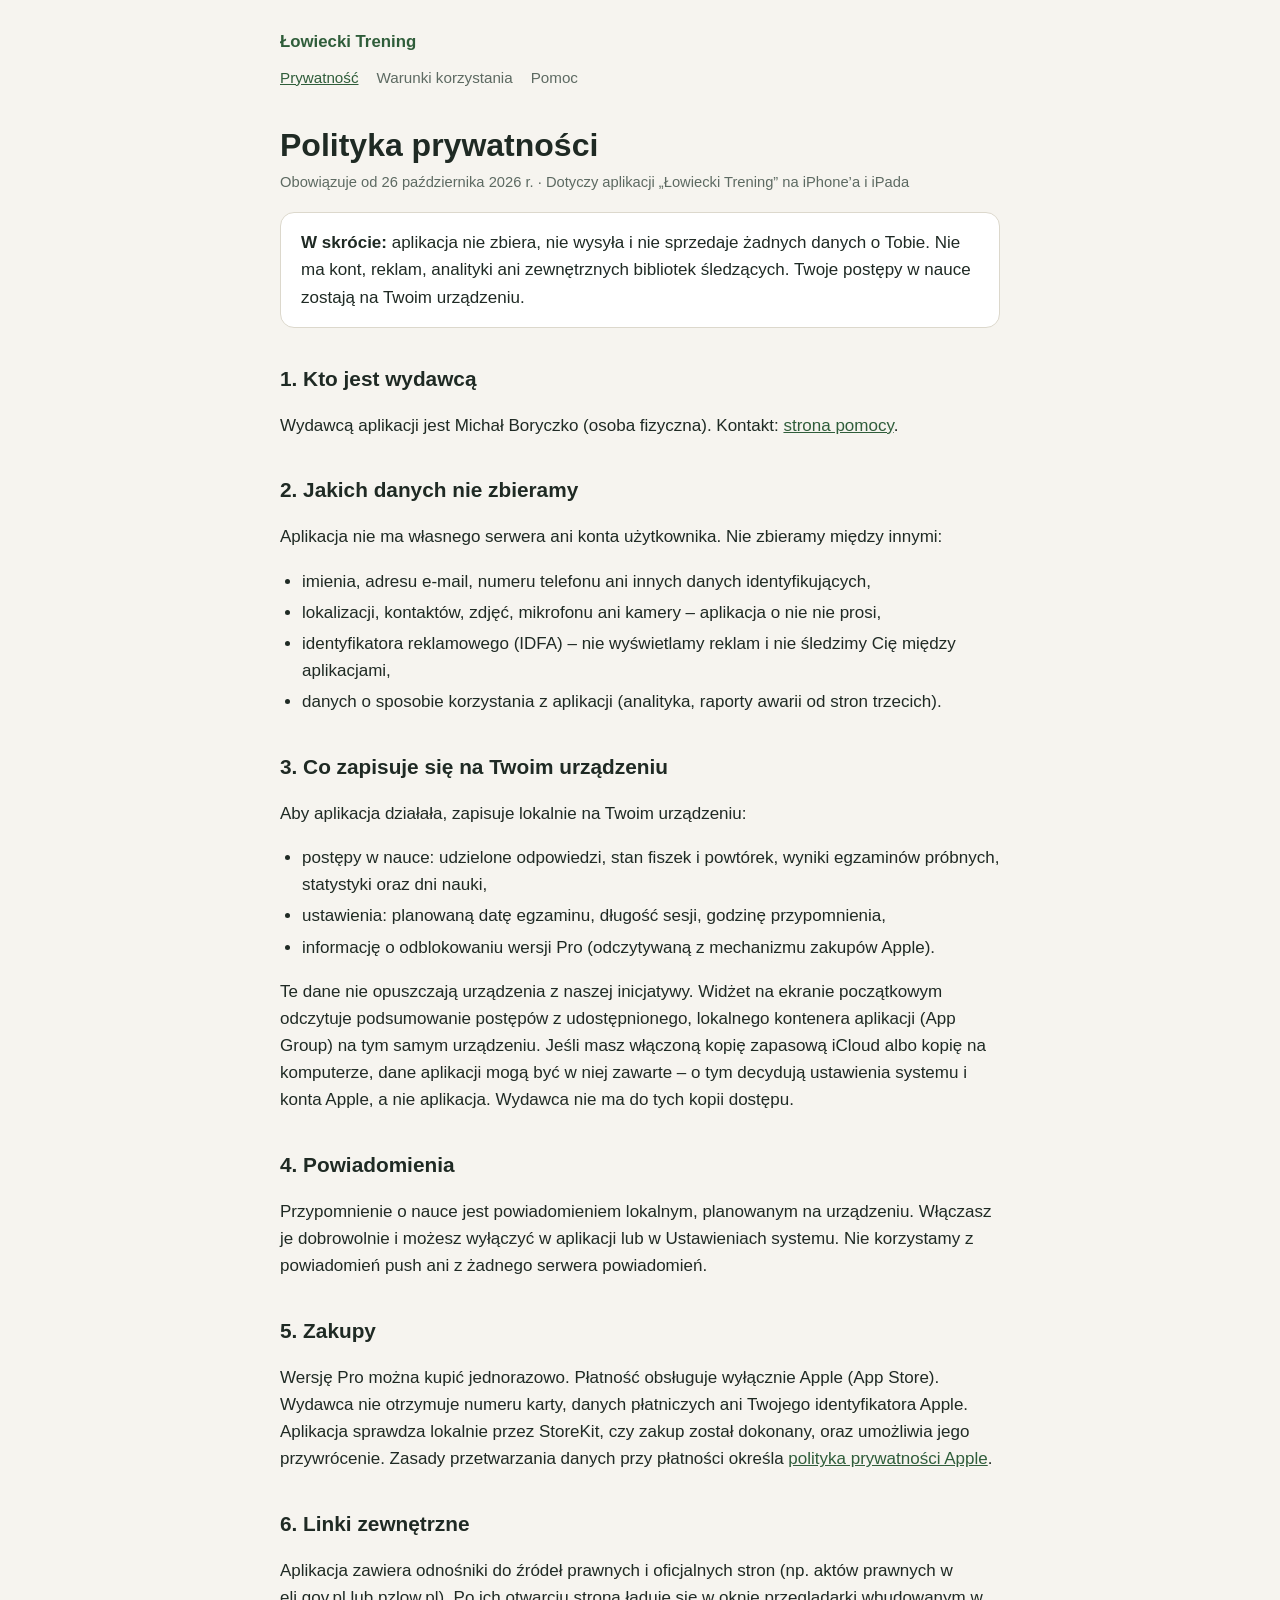
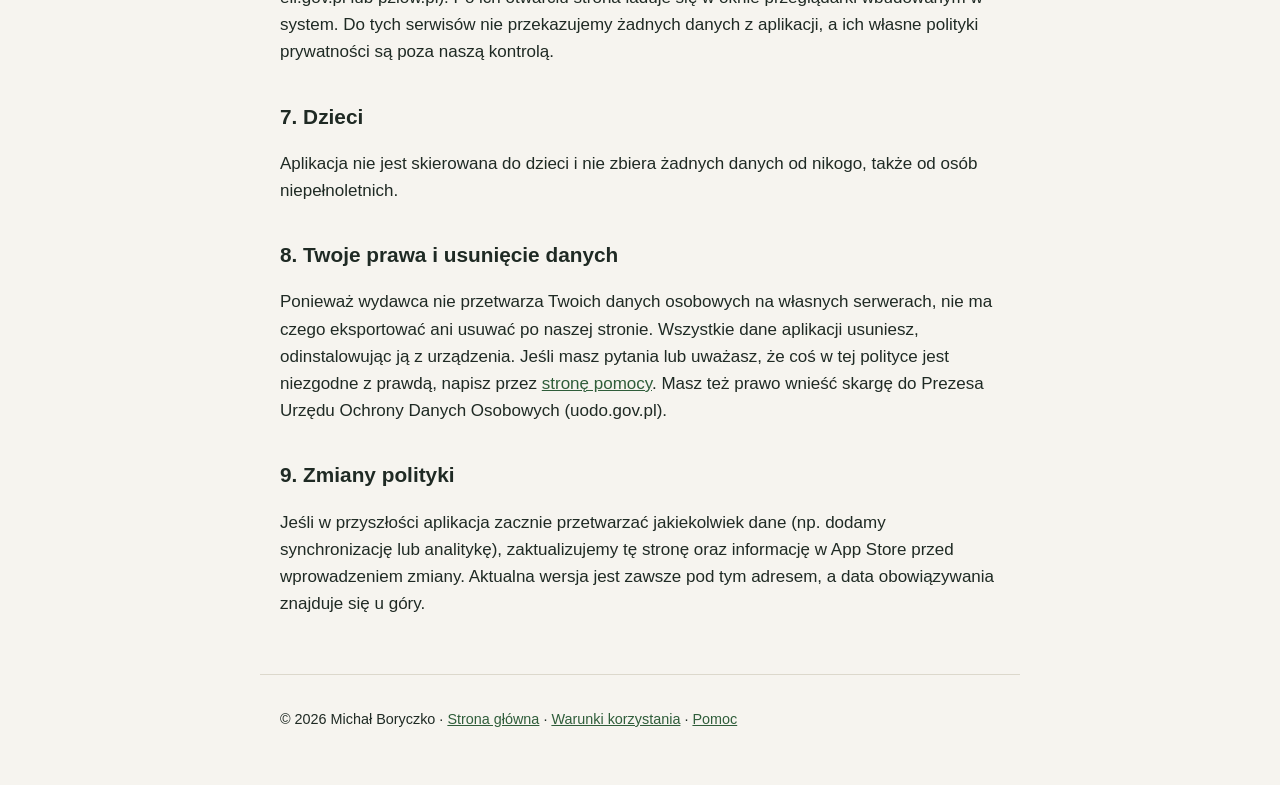
==== privacy.html @ 7ffc75a4 "Dodaj strony: prywatność, warunki korzystania, pomoc Co-Authored-By: Claude Sonnet 5.5 <noreply@anth" ====
<!doctype html>
<html lang="pl">
<head>
  <meta charset="utf-8">
  <meta name="viewport" content="width=device-width, initial-scale=1">
  <title>Polityka prywatności – Łowiecki Trening</title>
  <meta name="description" content="Polityka prywatności aplikacji Łowiecki Trening: aplikacja nie zbiera danych osobowych, nie ma kont, reklam ani analityki.">
  <link rel="stylesheet" href="style.css">
</head>
<body>
  <header>
    <a class="brand" href="index.html">Łowiecki Trening</a>
    <nav>
      <a href="privacy.html" aria-current="page">Prywatność</a>
      <a href="terms.html">Warunki korzystania</a>
      <a href="support.html">Pomoc</a>
    </nav>
  </header>
  <main>
    <h1>Polityka prywatności</h1>
    <p class="meta">Obowiązuje od 26 października 2026 r. · Dotyczy aplikacji „Łowiecki Trening” na iPhone’a i iPada</p>

    <div class="card">
      <p><strong>W skrócie:</strong> aplikacja nie zbiera, nie wysyła i nie sprzedaje żadnych danych o Tobie. Nie ma kont, reklam, analityki ani zewnętrznych bibliotek śledzących. Twoje postępy w nauce zostają na Twoim urządzeniu.</p>
    </div>

    <h2>1. Kto jest wydawcą</h2>
    <p>Wydawcą aplikacji jest Michał Boryczko (osoba fizyczna). Kontakt: <a href="support.html#kontakt">strona pomocy</a>.</p>

    <h2>2. Jakich danych nie zbieramy</h2>
    <p>Aplikacja nie ma własnego serwera ani konta użytkownika. Nie zbieramy między innymi:</p>
    <ul>
      <li>imienia, adresu e-mail, numeru telefonu ani innych danych identyfikujących,</li>
      <li>lokalizacji, kontaktów, zdjęć, mikrofonu ani kamery – aplikacja o nie nie prosi,</li>
      <li>identyfikatora reklamowego (IDFA) – nie wyświetlamy reklam i nie śledzimy Cię między aplikacjami,</li>
      <li>danych o sposobie korzystania z aplikacji (analityka, raporty awarii od stron trzecich).</li>
    </ul>

    <h2>3. Co zapisuje się na Twoim urządzeniu</h2>
    <p>Aby aplikacja działała, zapisuje lokalnie na Twoim urządzeniu:</p>
    <ul>
      <li>postępy w nauce: udzielone odpowiedzi, stan fiszek i powtórek, wyniki egzaminów próbnych, statystyki oraz dni nauki,</li>
      <li>ustawienia: planowaną datę egzaminu, długość sesji, godzinę przypomnienia,</li>
      <li>informację o odblokowaniu wersji Pro (odczytywaną z mechanizmu zakupów Apple).</li>
    </ul>
    <p>Te dane nie opuszczają urządzenia z naszej inicjatywy. Widżet na ekranie początkowym odczytuje podsumowanie postępów z udostępnionego, lokalnego kontenera aplikacji (App Group) na tym samym urządzeniu. Jeśli masz włączoną kopię zapasową iCloud albo kopię na komputerze, dane aplikacji mogą być w niej zawarte – o tym decydują ustawienia systemu i konta Apple, a nie aplikacja. Wydawca nie ma do tych kopii dostępu.</p>

    <h2>4. Powiadomienia</h2>
    <p>Przypomnienie o nauce jest powiadomieniem lokalnym, planowanym na urządzeniu. Włączasz je dobrowolnie i możesz wyłączyć w aplikacji lub w Ustawieniach systemu. Nie korzystamy z powiadomień push ani z żadnego serwera powiadomień.</p>

    <h2>5. Zakupy</h2>
    <p>Wersję Pro można kupić jednorazowo. Płatność obsługuje wyłącznie Apple (App Store). Wydawca nie otrzymuje numeru karty, danych płatniczych ani Twojego identyfikatora Apple. Aplikacja sprawdza lokalnie przez StoreKit, czy zakup został dokonany, oraz umożliwia jego przywrócenie. Zasady przetwarzania danych przy płatności określa <a href="https://www.apple.com/legal/privacy/pl/">polityka prywatności Apple</a>.</p>

    <h2>6. Linki zewnętrzne</h2>
    <p>Aplikacja zawiera odnośniki do źródeł prawnych i oficjalnych stron (np. aktów prawnych w eli.gov.pl lub pzlow.pl). Po ich otwarciu strona ładuje się w oknie przeglądarki wbudowanym w system. Do tych serwisów nie przekazujemy żadnych danych z aplikacji, a ich własne polityki prywatności są poza naszą kontrolą.</p>

    <h2>7. Dzieci</h2>
    <p>Aplikacja nie jest skierowana do dzieci i nie zbiera żadnych danych od nikogo, także od osób niepełnoletnich.</p>

    <h2>8. Twoje prawa i usunięcie danych</h2>
    <p>Ponieważ wydawca nie przetwarza Twoich danych osobowych na własnych serwerach, nie ma czego eksportować ani usuwać po naszej stronie. Wszystkie dane aplikacji usuniesz, odinstalowując ją z urządzenia. Jeśli masz pytania lub uważasz, że coś w tej polityce jest niezgodne z prawdą, napisz przez <a href="support.html#kontakt">stronę pomocy</a>. Masz też prawo wnieść skargę do Prezesa Urzędu Ochrony Danych Osobowych (uodo.gov.pl).</p>

    <h2>9. Zmiany polityki</h2>
    <p>Jeśli w przyszłości aplikacja zacznie przetwarzać jakiekolwiek dane (np. dodamy synchronizację lub analitykę), zaktualizujemy tę stronę oraz informację w App Store przed wprowadzeniem zmiany. Aktualna wersja jest zawsze pod tym adresem, a data obowiązywania znajduje się u góry.</p>
  </main>
  <footer>
    <p>© 2026 Michał Boryczko · <a href="index.html">Strona główna</a> · <a href="terms.html">Warunki korzystania</a> · <a href="support.html">Pomoc</a></p>
  </footer>
</body>
</html>
---- style.css ----
:root {
  --bg: #f6f4ef;
  --card: #ffffff;
  --text: #1f2a24;
  --muted: #5d6a62;
  --accent: #2f5d3a;
  --line: #dcd8cc;
}
@media (prefers-color-scheme: dark) {
  :root {
    --bg: #141a16;
    --card: #1c241f;
    --text: #e8ece9;
    --muted: #9aa7a0;
    --accent: #7fbf8f;
    --line: #2d3832;
  }
}
* { box-sizing: border-box; }
body {
  margin: 0;
  background: var(--bg);
  color: var(--text);
  font: 17px/1.6 -apple-system, BlinkMacSystemFont, "Segoe UI", Roboto, Helvetica, Arial, sans-serif;
}
header, main, footer { max-width: 760px; margin: 0 auto; padding: 0 20px; }
header { padding-top: 28px; }
header a.brand { color: var(--accent); font-weight: 700; text-decoration: none; font-size: 1.05rem; }
nav { margin-top: 10px; display: flex; flex-wrap: wrap; gap: 6px 18px; font-size: 0.95rem; }
nav a { color: var(--muted); text-decoration: none; }
nav a:hover, nav a[aria-current="page"] { color: var(--accent); text-decoration: underline; }
main { padding-top: 12px; padding-bottom: 40px; }
h1 { font-size: 2rem; line-height: 1.2; margin: 24px 0 6px; }
h2 { font-size: 1.3rem; margin: 34px 0 8px; }
p, li { color: var(--text); }
.meta { color: var(--muted); font-size: 0.92rem; margin-top: 0; }
ul { padding-left: 22px; }
li { margin: 4px 0; }
a { color: var(--accent); }
.card {
  background: var(--card);
  border: 1px solid var(--line);
  border-radius: 14px;
  padding: 16px 20px;
  margin: 18px 0;
}
.card p:first-child { margin-top: 0; }
.card p:last-child { margin-bottom: 0; }
.lead { font-size: 1.15rem; color: var(--muted); }
.grid { display: grid; gap: 14px; grid-template-columns: repeat(auto-fit, minmax(200px, 1fr)); margin: 18px 0; }
.grid a.tile {
  display: block;
  background: var(--card);
  border: 1px solid var(--line);
  border-radius: 14px;
  padding: 16px 18px;
  text-decoration: none;
  color: var(--text);
}
.grid a.tile strong { display: block; color: var(--accent); margin-bottom: 4px; }
.grid a.tile span { color: var(--muted); font-size: 0.95rem; }
details { background: var(--card); border: 1px solid var(--line); border-radius: 12px; padding: 10px 16px; margin: 10px 0; }
summary { cursor: pointer; font-weight: 600; }
details p { margin: 8px 0 4px; }
footer { padding-top: 18px; padding-bottom: 40px; color: var(--muted); font-size: 0.9rem; border-top: 1px solid var(--line); }
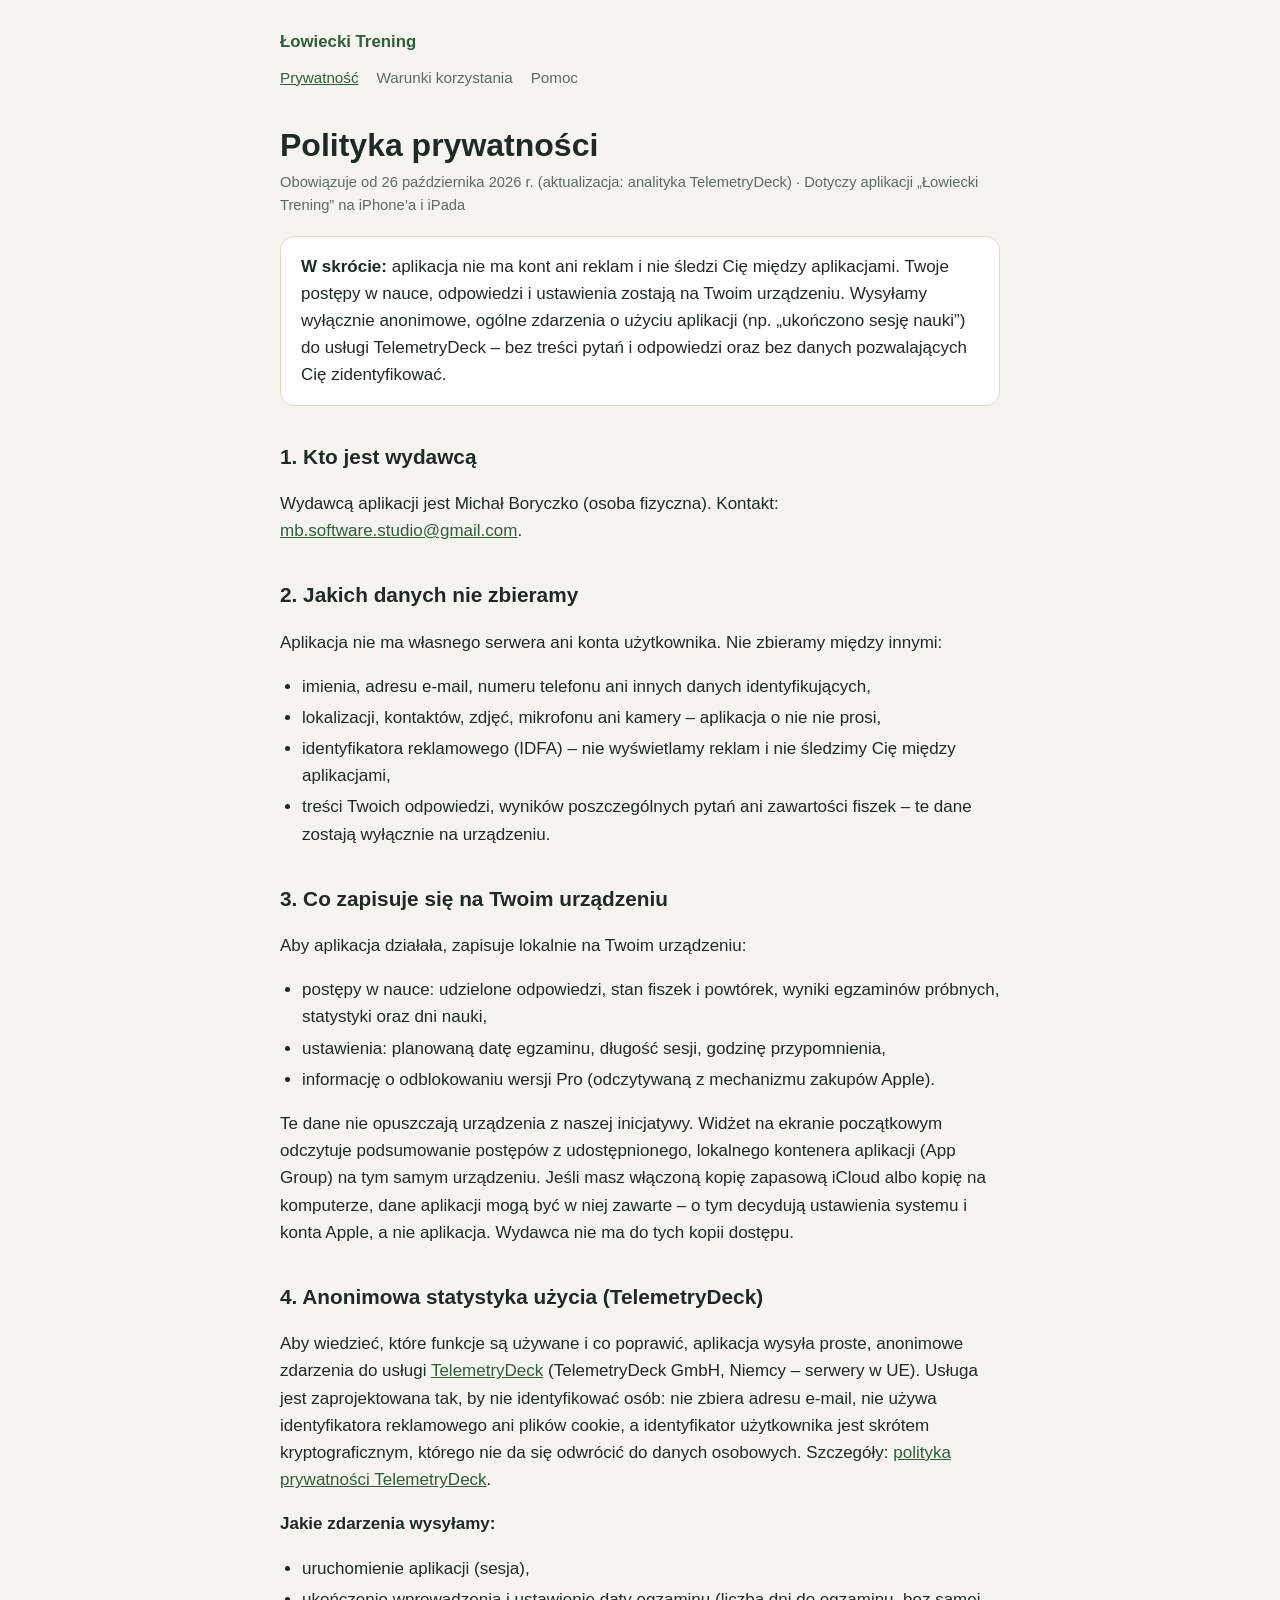
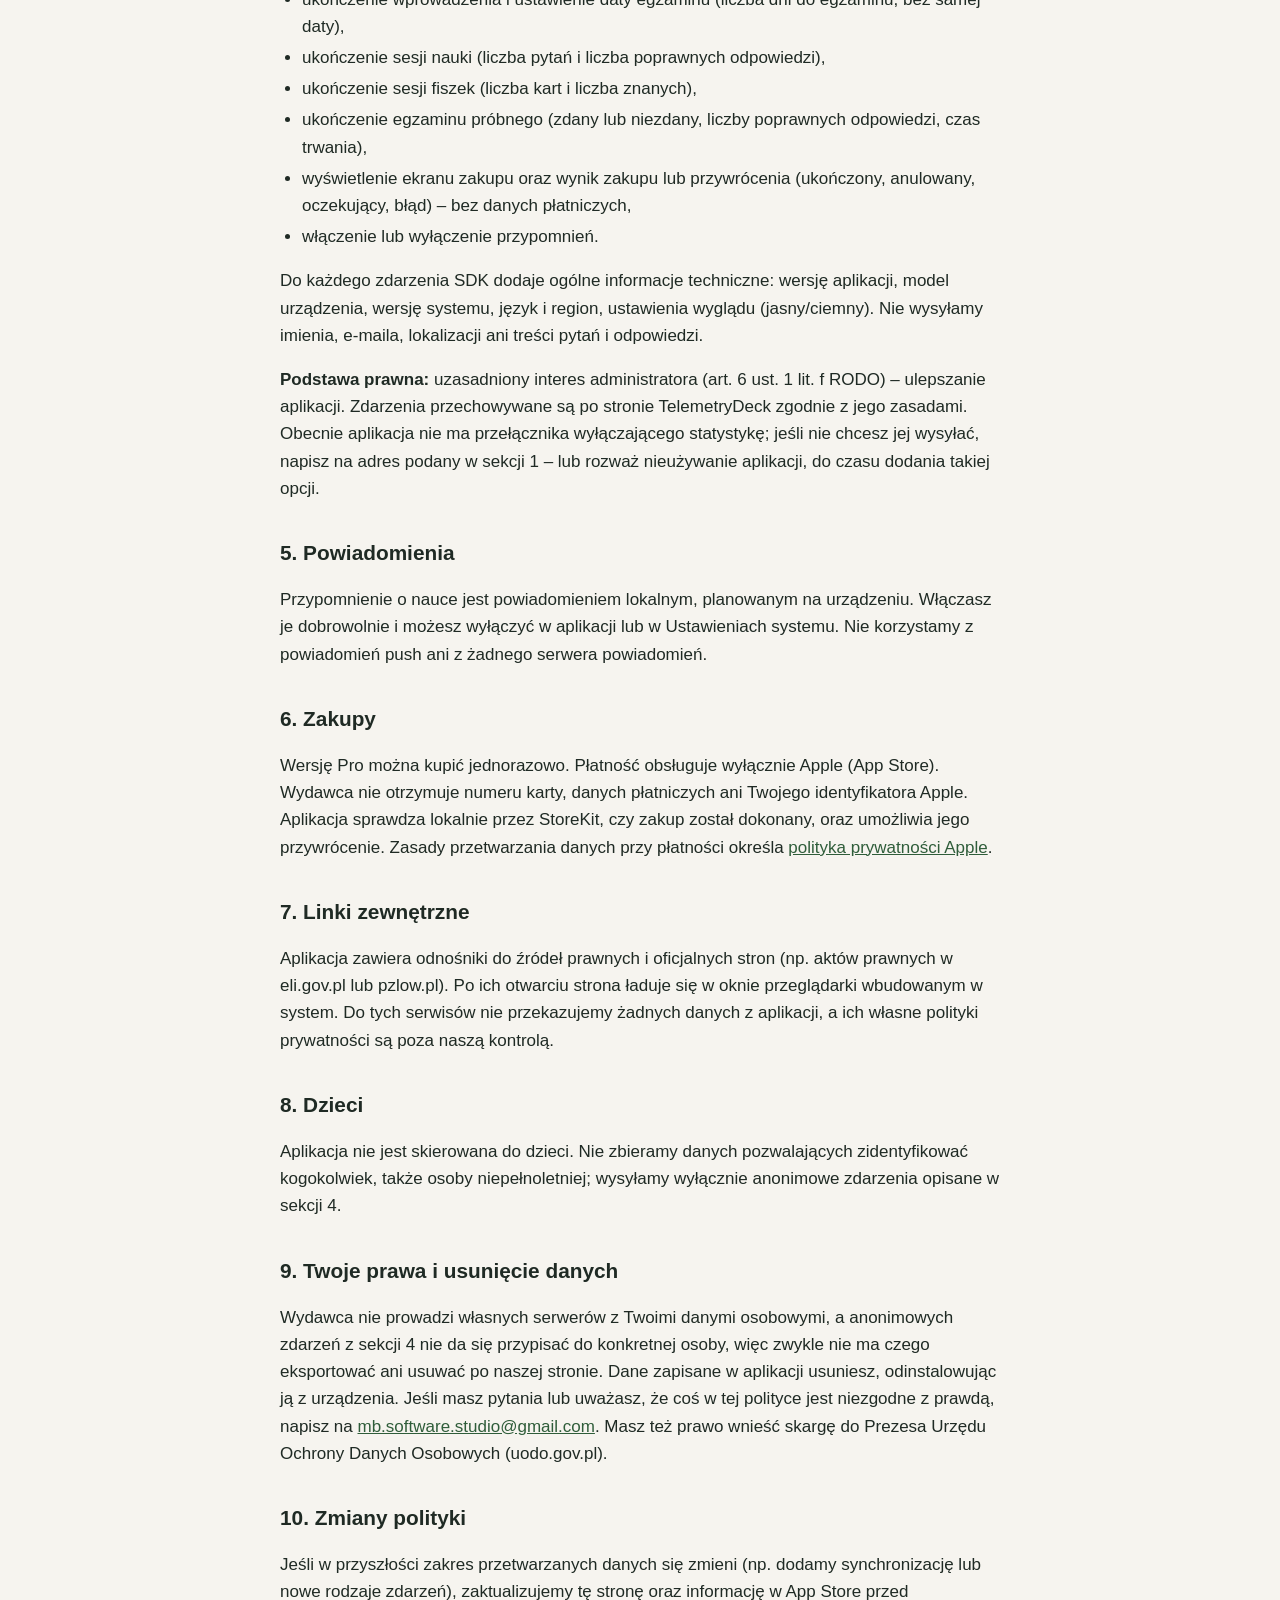
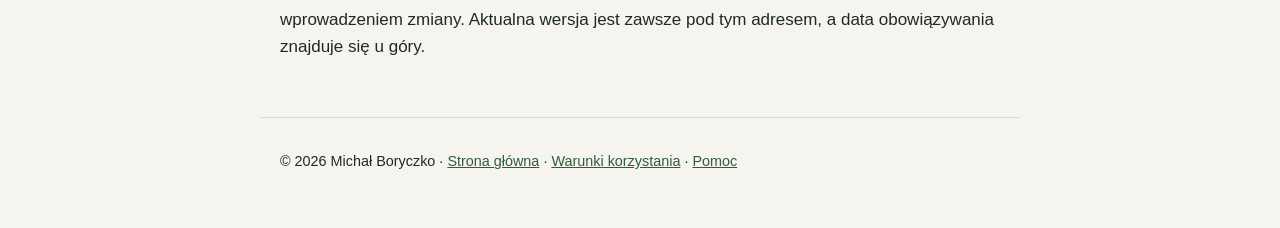
==== commit 8a346dc8: "Dodaj kontakt e-mail i opis analityki TelemetryDeck w polityce prywatności Co-Authored-By: Claude So" ====
--- a/privacy.html
+++ b/privacy.html
@@ -4,7 +4,7 @@
   <meta charset="utf-8">
   <meta name="viewport" content="width=device-width, initial-scale=1">
   <title>Polityka prywatności – Łowiecki Trening</title>
-  <meta name="description" content="Polityka prywatności aplikacji Łowiecki Trening: aplikacja nie zbiera danych osobowych, nie ma kont, reklam ani analityki.">
+  <meta name="description" content="Polityka prywatności aplikacji Łowiecki Trening: brak kont i reklam, postępy zostają na urządzeniu, anonimowa statystyka użycia (TelemetryDeck).">
   <link rel="stylesheet" href="style.css">
 </head>
 <body>
@@ -18,14 +18,14 @@
   </header>
   <main>
     <h1>Polityka prywatności</h1>
-    <p class="meta">Obowiązuje od 26 października 2026 r. · Dotyczy aplikacji „Łowiecki Trening” na iPhone’a i iPada</p>
+    <p class="meta">Obowiązuje od 26 października 2026 r. (aktualizacja: analityka TelemetryDeck) · Dotyczy aplikacji „Łowiecki Trening” na iPhone’a i iPada</p>
 
     <div class="card">
-      <p><strong>W skrócie:</strong> aplikacja nie zbiera, nie wysyła i nie sprzedaje żadnych danych o Tobie. Nie ma kont, reklam, analityki ani zewnętrznych bibliotek śledzących. Twoje postępy w nauce zostają na Twoim urządzeniu.</p>
+      <p><strong>W skrócie:</strong> aplikacja nie ma kont ani reklam i nie śledzi Cię między aplikacjami. Twoje postępy w nauce, odpowiedzi i ustawienia zostają na Twoim urządzeniu. Wysyłamy wyłącznie anonimowe, ogólne zdarzenia o użyciu aplikacji (np. „ukończono sesję nauki”) do usługi TelemetryDeck – bez treści pytań i odpowiedzi oraz bez danych pozwalających Cię zidentyfikować.</p>
     </div>
 
     <h2>1. Kto jest wydawcą</h2>
-    <p>Wydawcą aplikacji jest Michał Boryczko (osoba fizyczna). Kontakt: <a href="support.html#kontakt">strona pomocy</a>.</p>
+    <p>Wydawcą aplikacji jest Michał Boryczko (osoba fizyczna). Kontakt: <a href="mailto:mb.software.studio@gmail.com">mb.software.studio@gmail.com</a>.</p>
 
     <h2>2. Jakich danych nie zbieramy</h2>
     <p>Aplikacja nie ma własnego serwera ani konta użytkownika. Nie zbieramy między innymi:</p>
@@ -33,7 +33,7 @@
       <li>imienia, adresu e-mail, numeru telefonu ani innych danych identyfikujących,</li>
       <li>lokalizacji, kontaktów, zdjęć, mikrofonu ani kamery – aplikacja o nie nie prosi,</li>
       <li>identyfikatora reklamowego (IDFA) – nie wyświetlamy reklam i nie śledzimy Cię między aplikacjami,</li>
-      <li>danych o sposobie korzystania z aplikacji (analityka, raporty awarii od stron trzecich).</li>
+      <li>treści Twoich odpowiedzi, wyników poszczególnych pytań ani zawartości fiszek – te dane zostają wyłącznie na urządzeniu.</li>
     </ul>
 
     <h2>3. Co zapisuje się na Twoim urządzeniu</h2>
@@ -45,23 +45,38 @@
     </ul>
     <p>Te dane nie opuszczają urządzenia z naszej inicjatywy. Widżet na ekranie początkowym odczytuje podsumowanie postępów z udostępnionego, lokalnego kontenera aplikacji (App Group) na tym samym urządzeniu. Jeśli masz włączoną kopię zapasową iCloud albo kopię na komputerze, dane aplikacji mogą być w niej zawarte – o tym decydują ustawienia systemu i konta Apple, a nie aplikacja. Wydawca nie ma do tych kopii dostępu.</p>
 
-    <h2>4. Powiadomienia</h2>
+    <h2>4. Anonimowa statystyka użycia (TelemetryDeck)</h2>
+    <p>Aby wiedzieć, które funkcje są używane i co poprawić, aplikacja wysyła proste, anonimowe zdarzenia do usługi <a href="https://telemetrydeck.com/">TelemetryDeck</a> (TelemetryDeck GmbH, Niemcy – serwery w UE). Usługa jest zaprojektowana tak, by nie identyfikować osób: nie zbiera adresu e-mail, nie używa identyfikatora reklamowego ani plików cookie, a identyfikator użytkownika jest skrótem kryptograficznym, którego nie da się odwrócić do danych osobowych. Szczegóły: <a href="https://telemetrydeck.com/privacy/">polityka prywatności TelemetryDeck</a>.</p>
+    <p><strong>Jakie zdarzenia wysyłamy:</strong></p>
+    <ul>
+      <li>uruchomienie aplikacji (sesja),</li>
+      <li>ukończenie wprowadzenia i ustawienie daty egzaminu (liczba dni do egzaminu, bez samej daty),</li>
+      <li>ukończenie sesji nauki (liczba pytań i liczba poprawnych odpowiedzi),</li>
+      <li>ukończenie sesji fiszek (liczba kart i liczba znanych),</li>
+      <li>ukończenie egzaminu próbnego (zdany lub niezdany, liczby poprawnych odpowiedzi, czas trwania),</li>
+      <li>wyświetlenie ekranu zakupu oraz wynik zakupu lub przywrócenia (ukończony, anulowany, oczekujący, błąd) – bez danych płatniczych,</li>
+      <li>włączenie lub wyłączenie przypomnień.</li>
+    </ul>
+    <p>Do każdego zdarzenia SDK dodaje ogólne informacje techniczne: wersję aplikacji, model urządzenia, wersję systemu, język i region, ustawienia wyglądu (jasny/ciemny). Nie wysyłamy imienia, e-maila, lokalizacji ani treści pytań i odpowiedzi.</p>
+    <p><strong>Podstawa prawna:</strong> uzasadniony interes administratora (art. 6 ust. 1 lit. f RODO) – ulepszanie aplikacji. Zdarzenia przechowywane są po stronie TelemetryDeck zgodnie z jego zasadami. Obecnie aplikacja nie ma przełącznika wyłączającego statystykę; jeśli nie chcesz jej wysyłać, napisz na adres podany w sekcji 1 – lub rozważ nieużywanie aplikacji, do czasu dodania takiej opcji.</p>
+
+    <h2>5. Powiadomienia</h2>
     <p>Przypomnienie o nauce jest powiadomieniem lokalnym, planowanym na urządzeniu. Włączasz je dobrowolnie i możesz wyłączyć w aplikacji lub w Ustawieniach systemu. Nie korzystamy z powiadomień push ani z żadnego serwera powiadomień.</p>
 
-    <h2>5. Zakupy</h2>
+    <h2>6. Zakupy</h2>
     <p>Wersję Pro można kupić jednorazowo. Płatność obsługuje wyłącznie Apple (App Store). Wydawca nie otrzymuje numeru karty, danych płatniczych ani Twojego identyfikatora Apple. Aplikacja sprawdza lokalnie przez StoreKit, czy zakup został dokonany, oraz umożliwia jego przywrócenie. Zasady przetwarzania danych przy płatności określa <a href="https://www.apple.com/legal/privacy/pl/">polityka prywatności Apple</a>.</p>
 
-    <h2>6. Linki zewnętrzne</h2>
+    <h2>7. Linki zewnętrzne</h2>
     <p>Aplikacja zawiera odnośniki do źródeł prawnych i oficjalnych stron (np. aktów prawnych w eli.gov.pl lub pzlow.pl). Po ich otwarciu strona ładuje się w oknie przeglądarki wbudowanym w system. Do tych serwisów nie przekazujemy żadnych danych z aplikacji, a ich własne polityki prywatności są poza naszą kontrolą.</p>
 
-    <h2>7. Dzieci</h2>
-    <p>Aplikacja nie jest skierowana do dzieci i nie zbiera żadnych danych od nikogo, także od osób niepełnoletnich.</p>
+    <h2>8. Dzieci</h2>
+    <p>Aplikacja nie jest skierowana do dzieci. Nie zbieramy danych pozwalających zidentyfikować kogokolwiek, także osoby niepełnoletniej; wysyłamy wyłącznie anonimowe zdarzenia opisane w sekcji 4.</p>
 
-    <h2>8. Twoje prawa i usunięcie danych</h2>
-    <p>Ponieważ wydawca nie przetwarza Twoich danych osobowych na własnych serwerach, nie ma czego eksportować ani usuwać po naszej stronie. Wszystkie dane aplikacji usuniesz, odinstalowując ją z urządzenia. Jeśli masz pytania lub uważasz, że coś w tej polityce jest niezgodne z prawdą, napisz przez <a href="support.html#kontakt">stronę pomocy</a>. Masz też prawo wnieść skargę do Prezesa Urzędu Ochrony Danych Osobowych (uodo.gov.pl).</p>
+    <h2>9. Twoje prawa i usunięcie danych</h2>
+    <p>Wydawca nie prowadzi własnych serwerów z Twoimi danymi osobowymi, a anonimowych zdarzeń z sekcji 4 nie da się przypisać do konkretnej osoby, więc zwykle nie ma czego eksportować ani usuwać po naszej stronie. Dane zapisane w aplikacji usuniesz, odinstalowując ją z urządzenia. Jeśli masz pytania lub uważasz, że coś w tej polityce jest niezgodne z prawdą, napisz na <a href="mailto:mb.software.studio@gmail.com">mb.software.studio@gmail.com</a>. Masz też prawo wnieść skargę do Prezesa Urzędu Ochrony Danych Osobowych (uodo.gov.pl).</p>
 
-    <h2>9. Zmiany polityki</h2>
-    <p>Jeśli w przyszłości aplikacja zacznie przetwarzać jakiekolwiek dane (np. dodamy synchronizację lub analitykę), zaktualizujemy tę stronę oraz informację w App Store przed wprowadzeniem zmiany. Aktualna wersja jest zawsze pod tym adresem, a data obowiązywania znajduje się u góry.</p>
+    <h2>10. Zmiany polityki</h2>
+    <p>Jeśli w przyszłości zakres przetwarzanych danych się zmieni (np. dodamy synchronizację lub nowe rodzaje zdarzeń), zaktualizujemy tę stronę oraz informację w App Store przed wprowadzeniem zmiany. Aktualna wersja jest zawsze pod tym adresem, a data obowiązywania znajduje się u góry.</p>
   </main>
   <footer>
     <p>© 2026 Michał Boryczko · <a href="index.html">Strona główna</a> · <a href="terms.html">Warunki korzystania</a> · <a href="support.html">Pomoc</a></p>
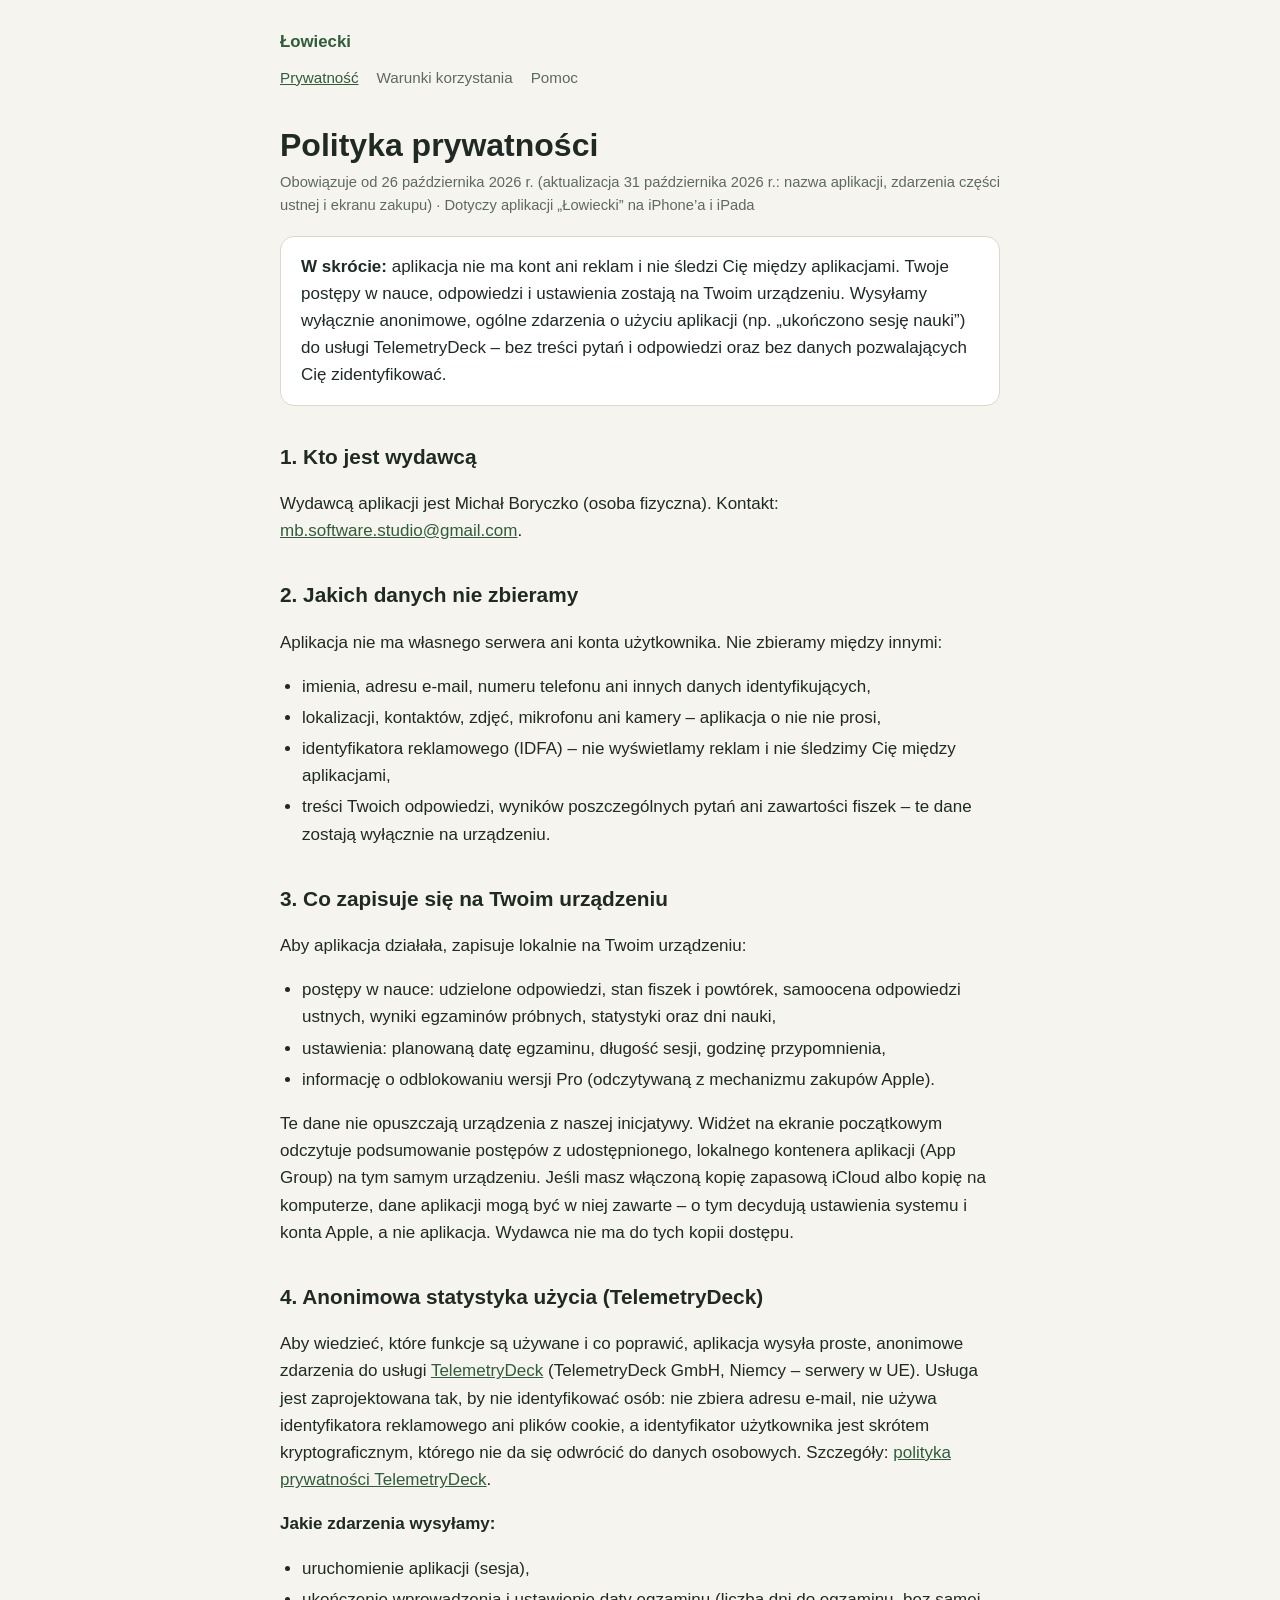
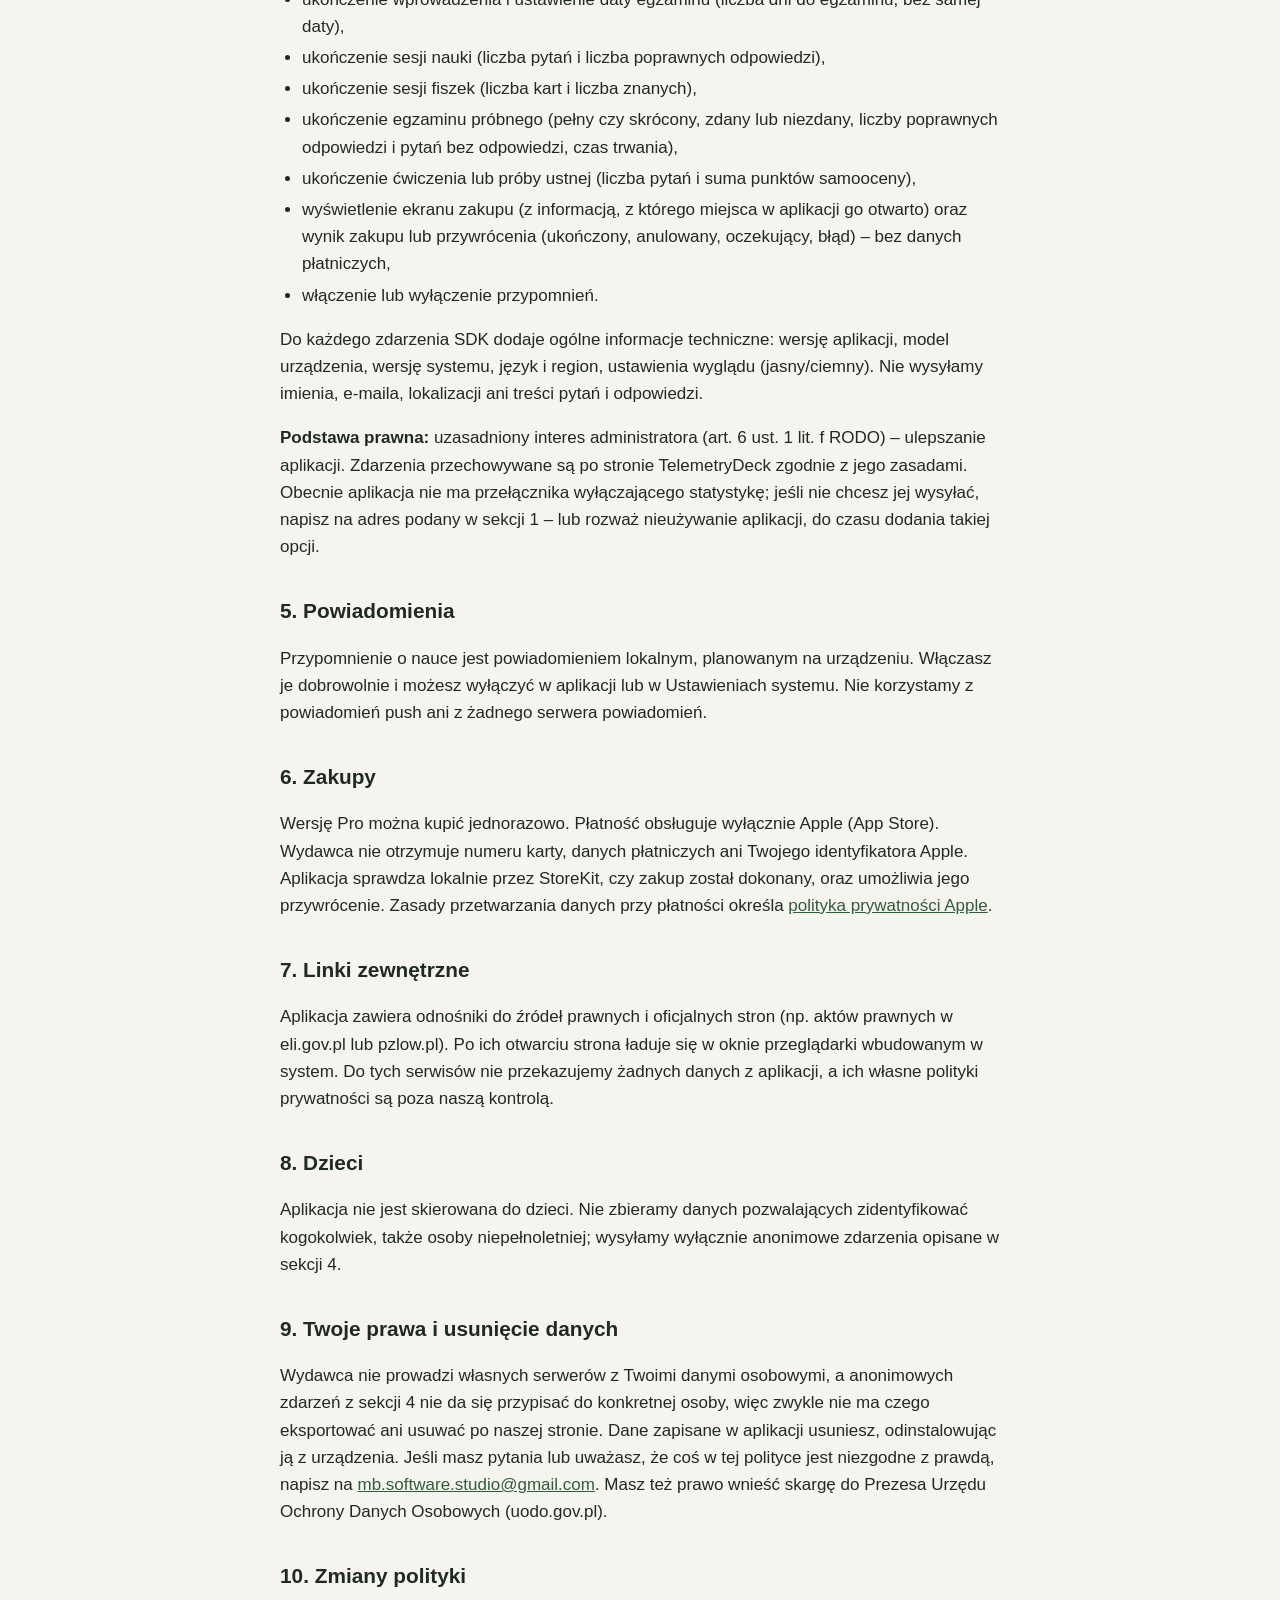
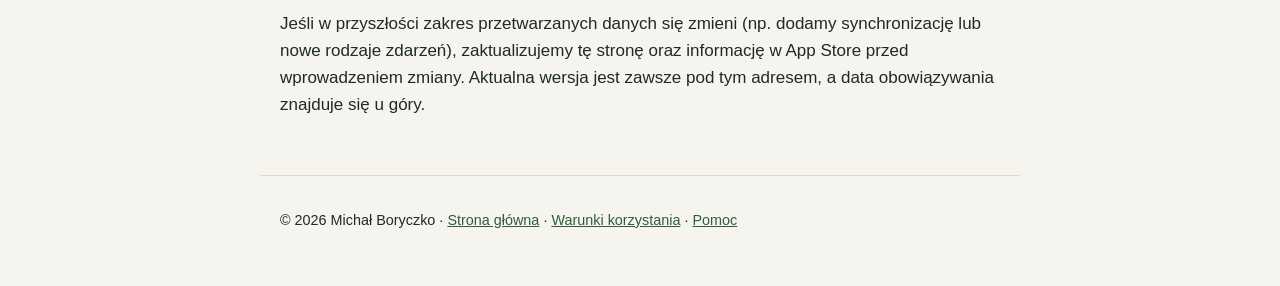
==== commit 05032d2d: "Zmienić nazwę aplikacji na „Łowiecki” i opisać część ustną Polityka prywatności: zdarzenia ćwiczenia" ====
--- a/privacy.html
+++ b/privacy.html
@@ -3,13 +3,13 @@
 <head>
   <meta charset="utf-8">
   <meta name="viewport" content="width=device-width, initial-scale=1">
-  <title>Polityka prywatności – Łowiecki Trening</title>
-  <meta name="description" content="Polityka prywatności aplikacji Łowiecki Trening: brak kont i reklam, postępy zostają na urządzeniu, anonimowa statystyka użycia (TelemetryDeck).">
+  <title>Polityka prywatności – Łowiecki</title>
+  <meta name="description" content="Polityka prywatności aplikacji Łowiecki: brak kont i reklam, postępy zostają na urządzeniu, anonimowa statystyka użycia (TelemetryDeck).">
   <link rel="stylesheet" href="style.css">
 </head>
 <body>
   <header>
-    <a class="brand" href="index.html">Łowiecki Trening</a>
+    <a class="brand" href="index.html">Łowiecki</a>
     <nav>
       <a href="privacy.html" aria-current="page">Prywatność</a>
       <a href="terms.html">Warunki korzystania</a>
@@ -18,7 +18,7 @@
   </header>
   <main>
     <h1>Polityka prywatności</h1>
-    <p class="meta">Obowiązuje od 26 października 2026 r. (aktualizacja: analityka TelemetryDeck) · Dotyczy aplikacji „Łowiecki Trening” na iPhone’a i iPada</p>
+    <p class="meta">Obowiązuje od 26 października 2026 r. (aktualizacja 31 października 2026 r.: nazwa aplikacji, zdarzenia części ustnej i ekranu zakupu) · Dotyczy aplikacji „Łowiecki” na iPhone’a i iPada</p>
 
     <div class="card">
       <p><strong>W skrócie:</strong> aplikacja nie ma kont ani reklam i nie śledzi Cię między aplikacjami. Twoje postępy w nauce, odpowiedzi i ustawienia zostają na Twoim urządzeniu. Wysyłamy wyłącznie anonimowe, ogólne zdarzenia o użyciu aplikacji (np. „ukończono sesję nauki”) do usługi TelemetryDeck – bez treści pytań i odpowiedzi oraz bez danych pozwalających Cię zidentyfikować.</p>
@@ -39,7 +39,7 @@
     <h2>3. Co zapisuje się na Twoim urządzeniu</h2>
     <p>Aby aplikacja działała, zapisuje lokalnie na Twoim urządzeniu:</p>
     <ul>
-      <li>postępy w nauce: udzielone odpowiedzi, stan fiszek i powtórek, wyniki egzaminów próbnych, statystyki oraz dni nauki,</li>
+      <li>postępy w nauce: udzielone odpowiedzi, stan fiszek i powtórek, samoocena odpowiedzi ustnych, wyniki egzaminów próbnych, statystyki oraz dni nauki,</li>
       <li>ustawienia: planowaną datę egzaminu, długość sesji, godzinę przypomnienia,</li>
       <li>informację o odblokowaniu wersji Pro (odczytywaną z mechanizmu zakupów Apple).</li>
     </ul>
@@ -53,8 +53,9 @@
       <li>ukończenie wprowadzenia i ustawienie daty egzaminu (liczba dni do egzaminu, bez samej daty),</li>
       <li>ukończenie sesji nauki (liczba pytań i liczba poprawnych odpowiedzi),</li>
       <li>ukończenie sesji fiszek (liczba kart i liczba znanych),</li>
-      <li>ukończenie egzaminu próbnego (zdany lub niezdany, liczby poprawnych odpowiedzi, czas trwania),</li>
-      <li>wyświetlenie ekranu zakupu oraz wynik zakupu lub przywrócenia (ukończony, anulowany, oczekujący, błąd) – bez danych płatniczych,</li>
+      <li>ukończenie egzaminu próbnego (pełny czy skrócony, zdany lub niezdany, liczby poprawnych odpowiedzi i pytań bez odpowiedzi, czas trwania),</li>
+      <li>ukończenie ćwiczenia lub próby ustnej (liczba pytań i suma punktów samooceny),</li>
+      <li>wyświetlenie ekranu zakupu (z informacją, z którego miejsca w aplikacji go otwarto) oraz wynik zakupu lub przywrócenia (ukończony, anulowany, oczekujący, błąd) – bez danych płatniczych,</li>
       <li>włączenie lub wyłączenie przypomnień.</li>
     </ul>
     <p>Do każdego zdarzenia SDK dodaje ogólne informacje techniczne: wersję aplikacji, model urządzenia, wersję systemu, język i region, ustawienia wyglądu (jasny/ciemny). Nie wysyłamy imienia, e-maila, lokalizacji ani treści pytań i odpowiedzi.</p>
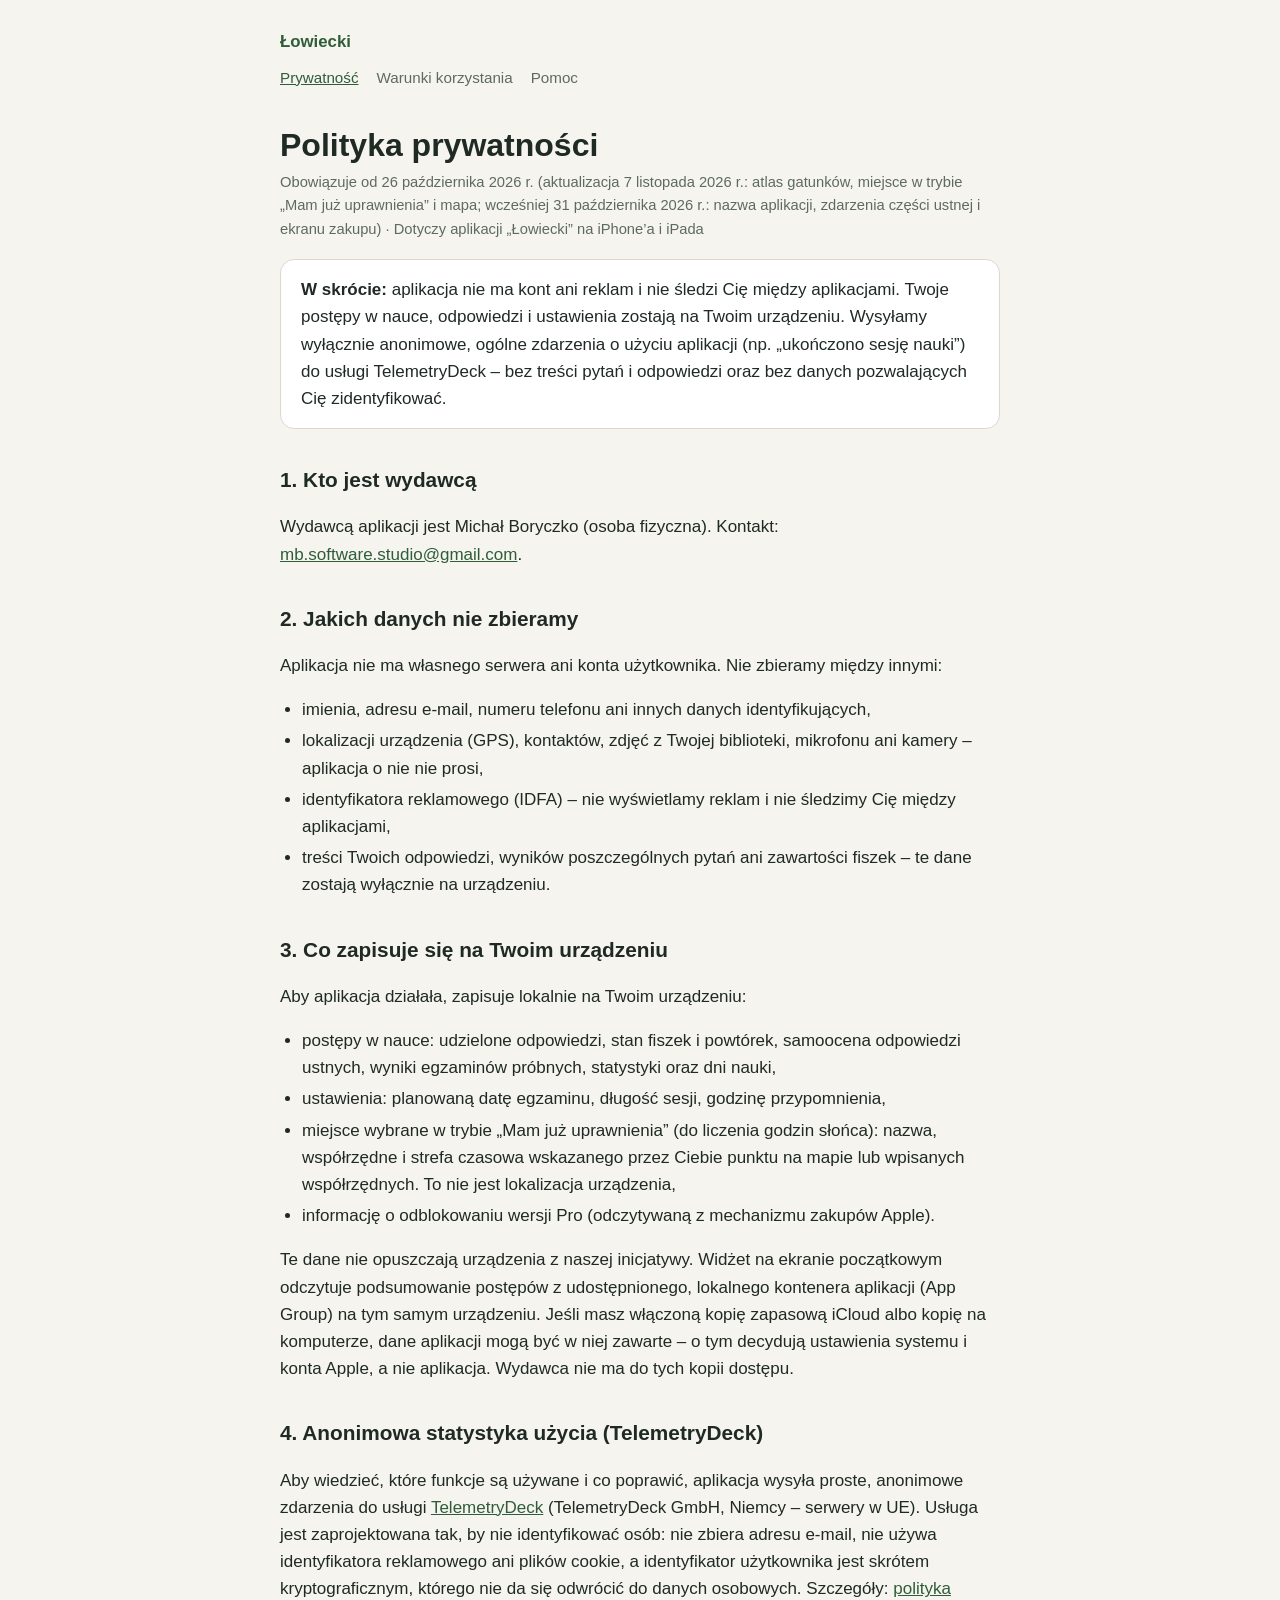
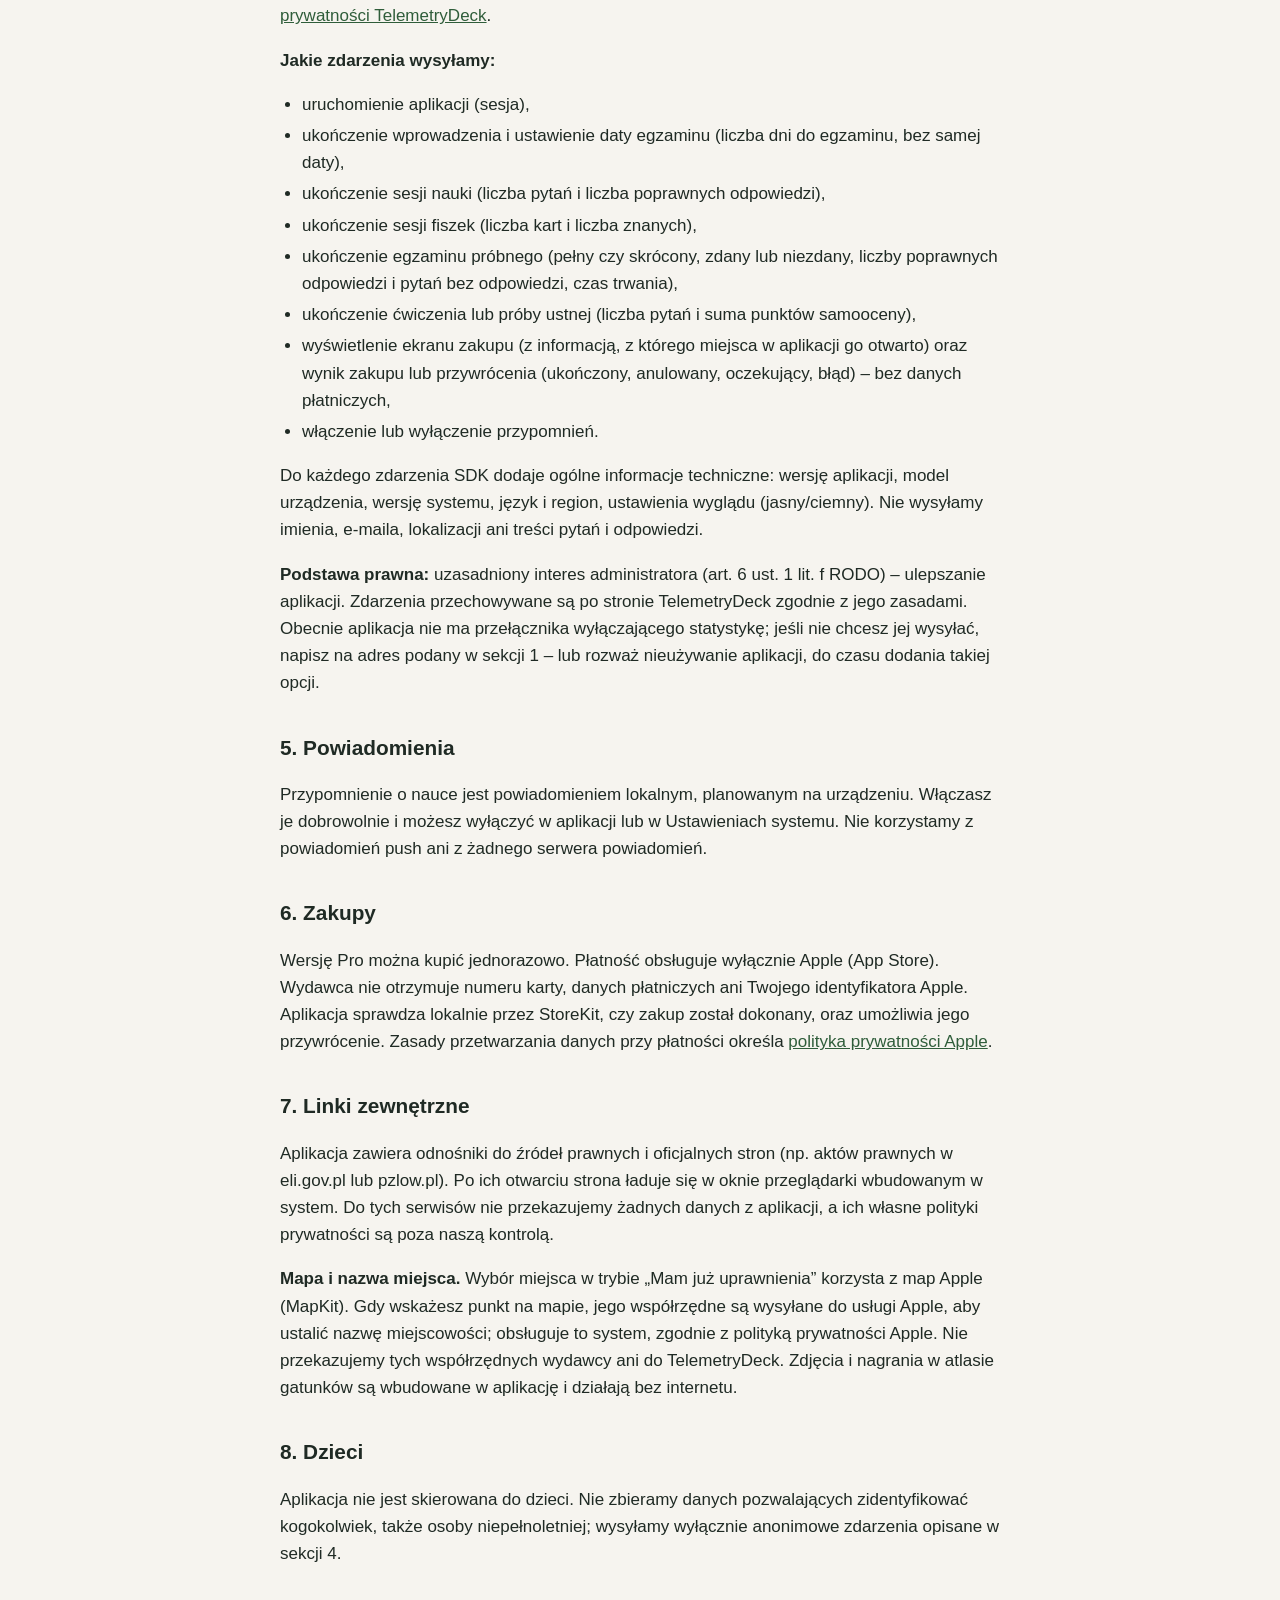
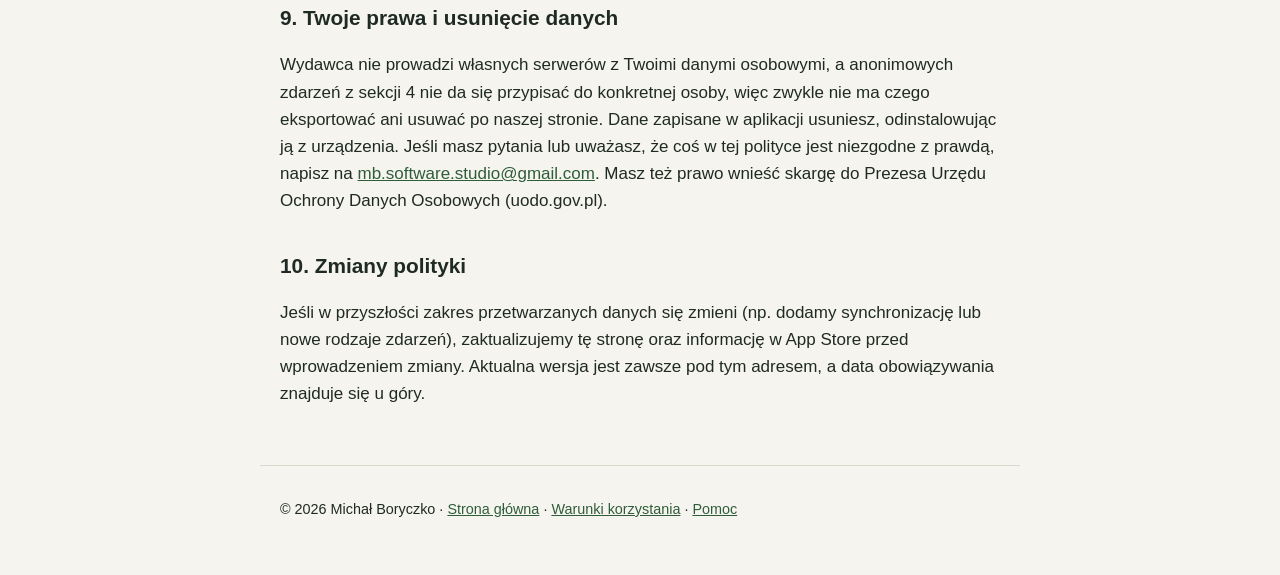
==== commit d831957d: "Strony prawne: atlas gatunków, Selekcjoner, mapa i miejsce w trybie „Mam już uprawnienia”, licencje " ====
--- a/privacy.html
+++ b/privacy.html
@@ -18,7 +18,7 @@
   </header>
   <main>
     <h1>Polityka prywatności</h1>
-    <p class="meta">Obowiązuje od 26 października 2026 r. (aktualizacja 31 października 2026 r.: nazwa aplikacji, zdarzenia części ustnej i ekranu zakupu) · Dotyczy aplikacji „Łowiecki” na iPhone’a i iPada</p>
+    <p class="meta">Obowiązuje od 26 października 2026 r. (aktualizacja 7 listopada 2026 r.: atlas gatunków, miejsce w trybie „Mam już uprawnienia” i mapa; wcześniej 31 października 2026 r.: nazwa aplikacji, zdarzenia części ustnej i ekranu zakupu) · Dotyczy aplikacji „Łowiecki” na iPhone’a i iPada</p>
 
     <div class="card">
       <p><strong>W skrócie:</strong> aplikacja nie ma kont ani reklam i nie śledzi Cię między aplikacjami. Twoje postępy w nauce, odpowiedzi i ustawienia zostają na Twoim urządzeniu. Wysyłamy wyłącznie anonimowe, ogólne zdarzenia o użyciu aplikacji (np. „ukończono sesję nauki”) do usługi TelemetryDeck – bez treści pytań i odpowiedzi oraz bez danych pozwalających Cię zidentyfikować.</p>
@@ -31,7 +31,7 @@
     <p>Aplikacja nie ma własnego serwera ani konta użytkownika. Nie zbieramy między innymi:</p>
     <ul>
       <li>imienia, adresu e-mail, numeru telefonu ani innych danych identyfikujących,</li>
-      <li>lokalizacji, kontaktów, zdjęć, mikrofonu ani kamery – aplikacja o nie nie prosi,</li>
+      <li>lokalizacji urządzenia (GPS), kontaktów, zdjęć z Twojej biblioteki, mikrofonu ani kamery – aplikacja o nie nie prosi,</li>
       <li>identyfikatora reklamowego (IDFA) – nie wyświetlamy reklam i nie śledzimy Cię między aplikacjami,</li>
       <li>treści Twoich odpowiedzi, wyników poszczególnych pytań ani zawartości fiszek – te dane zostają wyłącznie na urządzeniu.</li>
     </ul>
@@ -41,6 +41,7 @@
     <ul>
       <li>postępy w nauce: udzielone odpowiedzi, stan fiszek i powtórek, samoocena odpowiedzi ustnych, wyniki egzaminów próbnych, statystyki oraz dni nauki,</li>
       <li>ustawienia: planowaną datę egzaminu, długość sesji, godzinę przypomnienia,</li>
+      <li>miejsce wybrane w trybie „Mam już uprawnienia” (do liczenia godzin słońca): nazwa, współrzędne i strefa czasowa wskazanego przez Ciebie punktu na mapie lub wpisanych współrzędnych. To nie jest lokalizacja urządzenia,</li>
       <li>informację o odblokowaniu wersji Pro (odczytywaną z mechanizmu zakupów Apple).</li>
     </ul>
     <p>Te dane nie opuszczają urządzenia z naszej inicjatywy. Widżet na ekranie początkowym odczytuje podsumowanie postępów z udostępnionego, lokalnego kontenera aplikacji (App Group) na tym samym urządzeniu. Jeśli masz włączoną kopię zapasową iCloud albo kopię na komputerze, dane aplikacji mogą być w niej zawarte – o tym decydują ustawienia systemu i konta Apple, a nie aplikacja. Wydawca nie ma do tych kopii dostępu.</p>
@@ -69,6 +70,7 @@
 
     <h2>7. Linki zewnętrzne</h2>
     <p>Aplikacja zawiera odnośniki do źródeł prawnych i oficjalnych stron (np. aktów prawnych w eli.gov.pl lub pzlow.pl). Po ich otwarciu strona ładuje się w oknie przeglądarki wbudowanym w system. Do tych serwisów nie przekazujemy żadnych danych z aplikacji, a ich własne polityki prywatności są poza naszą kontrolą.</p>
+    <p><strong>Mapa i nazwa miejsca.</strong> Wybór miejsca w trybie „Mam już uprawnienia” korzysta z map Apple (MapKit). Gdy wskażesz punkt na mapie, jego współrzędne są wysyłane do usługi Apple, aby ustalić nazwę miejscowości; obsługuje to system, zgodnie z polityką prywatności Apple. Nie przekazujemy tych współrzędnych wydawcy ani do TelemetryDeck. Zdjęcia i nagrania w atlasie gatunków są wbudowane w aplikację i działają bez internetu.</p>
 
     <h2>8. Dzieci</h2>
     <p>Aplikacja nie jest skierowana do dzieci. Nie zbieramy danych pozwalających zidentyfikować kogokolwiek, także osoby niepełnoletniej; wysyłamy wyłącznie anonimowe zdarzenia opisane w sekcji 4.</p>
